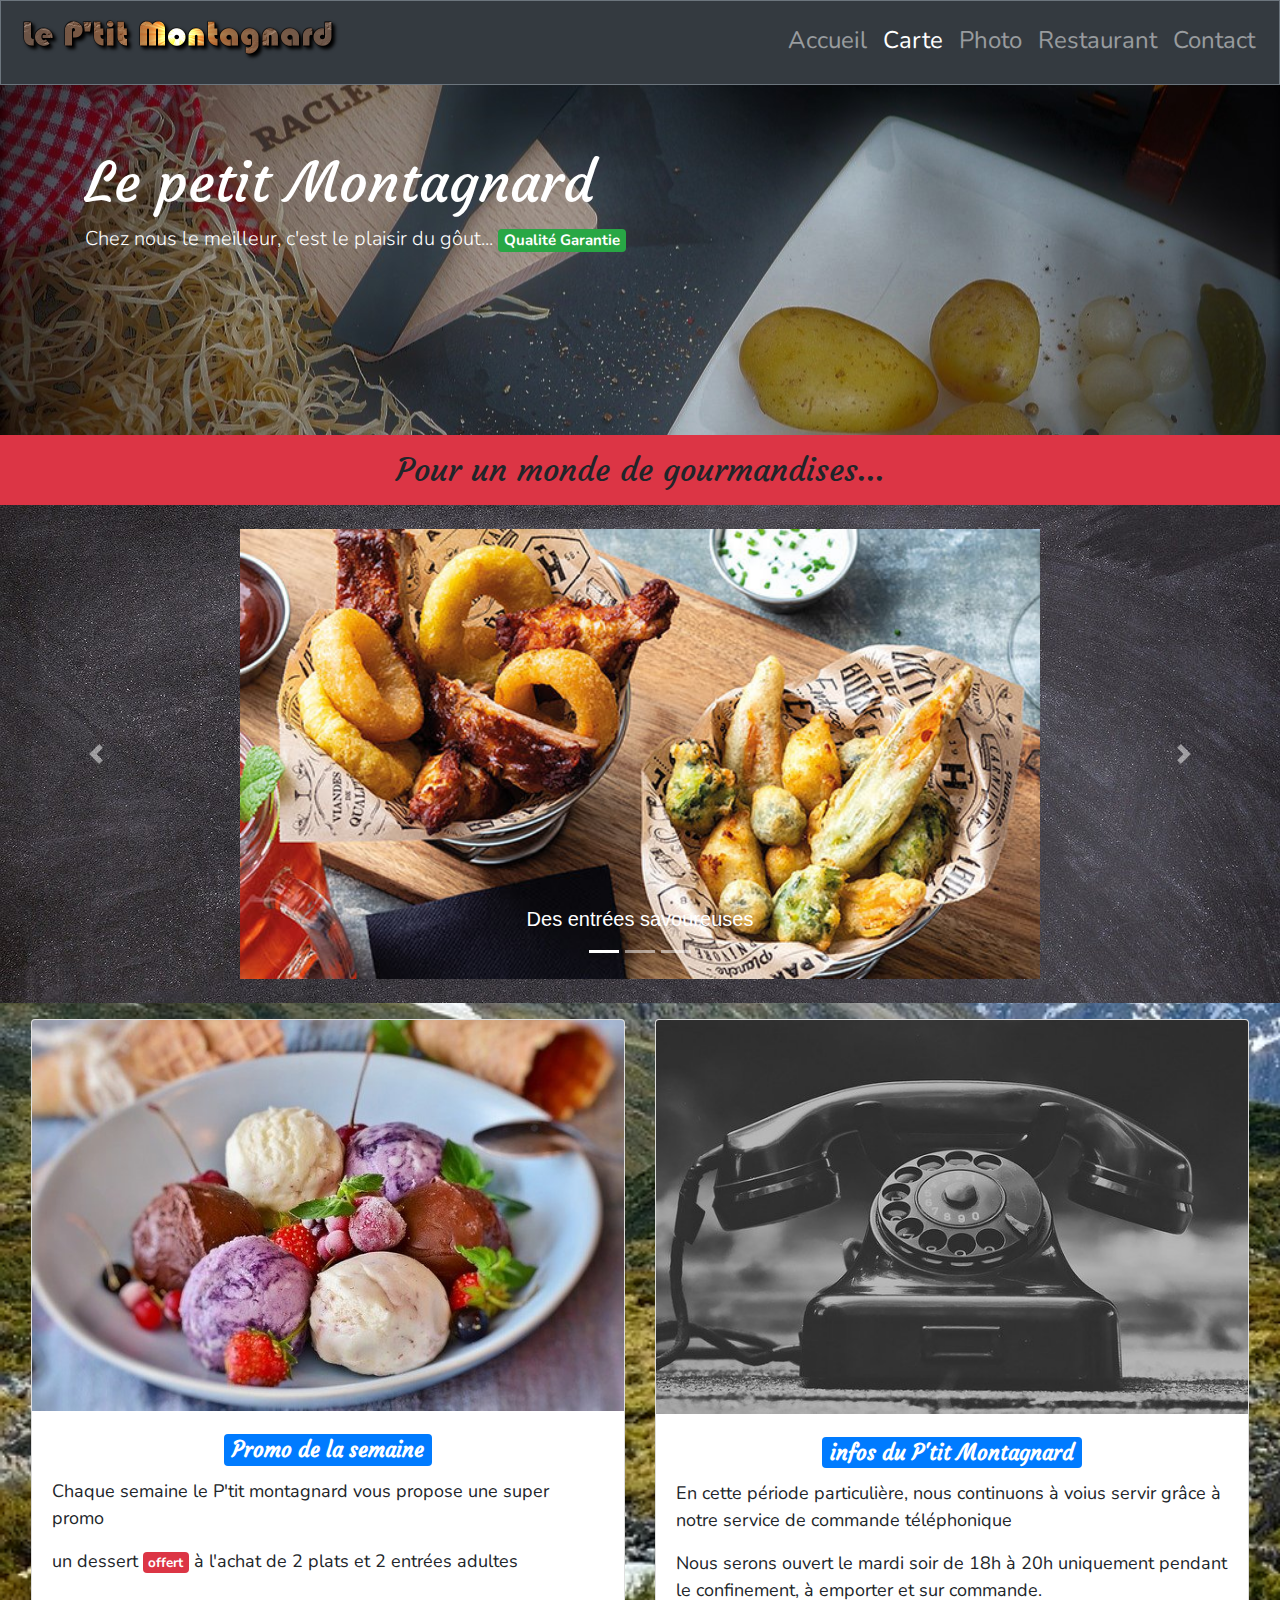
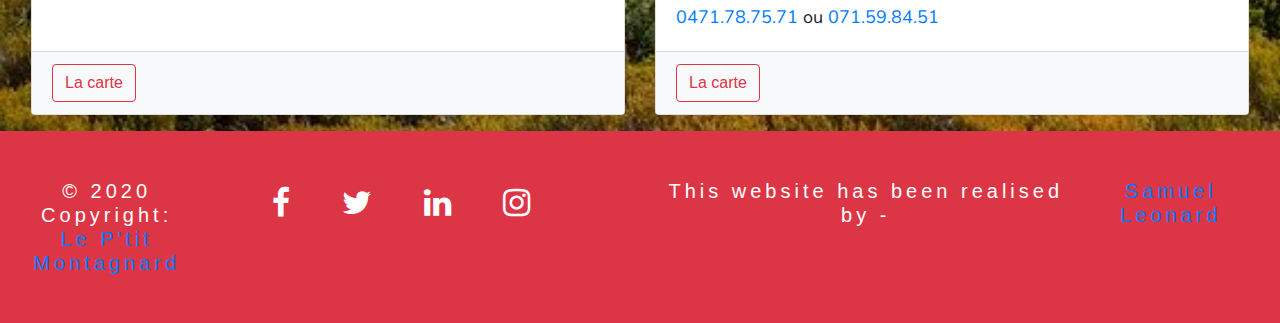
==== index.html @ e4b332aa "index.html et carte.html presque fini autres pasges en construction" ====
<!DOCTYPE html>
<html lang="FR-fr">

<head>
    <meta charset="UTF-8">
    <meta name="viewport" content="width=device-width, initial-scale=1.0">
    <link rel="stylesheet" href="https://stackpath.bootstrapcdn.com/bootstrap/4.1.1/css/bootstrap.min.css">
    <link href="https://fonts.googleapis.com/css?family=Nunito&display=swap" rel="stylesheet">
    <link href="https://fonts.googleapis.com/css?family=Courgette&display=swap" rel="stylesheet">
    <link rel="stylesheet" href="https://maxcdn.bootstrapcdn.com/font-awesome/4.5.0/css/font-awesome.min.css">
    <link rel="stylesheet" type="text/css" href="css/style.css">
    <title>Le petit Montagnard</title>
</head>

<body style="background-image: url(img/montagne.jpg); background-size:cover;">

    <!-- navbar -->

    <nav class="navbar navbar-expand-lg navbar-dark bg-dark border border-secondary">
        <a class="navbar-brand" href="#"><img src="img/logo-le-ptit-montagnard.png" class="w-50"></a>
        <button class="navbar-toggler ml-auto" type="button" data-toggle="collapse" data-target="#navbarNav"
            aria-controls="navbarNav" aria-expanded="false" aria-label="Toggle navigation">
            <span class="navbar-toggler-icon"></span>
        </button>
        <div class="collapse navbar-collapse" id="navbarNav">
            <ul class="navbar-nav ml-auto">
                <li class="nav-item">
                    <a class="nav-link" href="index.html">Accueil</a>
                </li>
                <li class="nav-item active">
                    <a class="nav-link" href="#">Carte<span class="sr-only">(current)</span></a>
                </li>
                <li class="nav-item">
                    <a class="nav-link" href="#">Photo</a>
                </li>
                <li class="nav-item">
                    <a class="nav-link" href="#">Restaurant</a>
                </li>
                <li class="nav-item">
                    <a class="nav-link" href="#">Contact</a>
                </li>
            </ul>
        </div>
    </nav>
    <!-- Jumbotron -->

    <div class="jumbotron jumbotron-fluid text-white m-0"
    style="background: center/cover url('img/raclette-petit-montagnard.jpg'); height:350px">
    <div class="container">
        <h1 class="display-4">Le petit Montagnard</h1>
        <p class="lead">Chez nous le meilleur, c'est le plaisir du gôut... <span class="badge badge-success">Qualité Garantie</span></p>
    </div>
</div>

<h2 class="text-center p-3 display-5 bg-danger m-0">Pour un monde de gourmandises...</h2>

    <!-- carousel -->

    
    <div class="fluid-container interligne pb-md-4 pt-md-4" style="background-image: url(img/black-background.jpg);">
      <div id="carouselExampleCaptions" class="carousel slide" data-ride="carousel">
          <ol class="carousel-indicators">
          <li data-target="#carouselExampleCaptions" data-slide-to="0" class="active"></li>
          <li data-target="#carouselExampleCaptions" data-slide-to="1"></li>
          <li data-target="#carouselExampleCaptions" data-slide-to="2"></li>
          </ol>
          <div class="carousel-inner">
          <div class="carousel-item active">
              <img src="img/plat1.jpg" width="800" height="400" class="d-block ml-auto mr-auto img-fluid" alt="...">
              <div class="carousel-caption d-none d-md-block">
              <h5>Des entrées savoureuses</h5>
              </div>
          </div>
          <div class="carousel-item">
              <img src="img/plat2.jpg" width="800" height="400"  class="d-block ml-auto mr-auto img-fluid" alt="...">
              <div class="carousel-caption d-none d-md-block">
              <h5>Des viandes aux cuissons parfaites</h5>
              </div>
          </div>
          <div class="carousel-item">
              <img src="img/plat3.jpg" width="800" height="400" class="d-block ml-auto mr-auto img-fluid" alt="...">
              <div class="carousel-caption d-none d-md-block">
              <h5>Des burger incroyablements bons</h5>
              </div>
          </div>
          </div>
          <a class="carousel-control-prev" href="#carouselExampleCaptions" role="button" data-slide="prev">
          <span class="carousel-control-prev-icon" aria-hidden="true"></span>
          <span class="sr-only">Previous</span>
          </a>
          <a class="carousel-control-next" href="#carouselExampleCaptions" role="button" data-slide="next">
          <span class="carousel-control-next-icon" aria-hidden="true"></span>
          <span class="sr-only">Next</span>
          </a>
      </div>
  </div>

  <!-- cards info et news -->

    <!-- carte promo -->

  <div class="card-deck m-3">
    <div class="card">
      <img class="card-img-top" src="img/desserts/glace-fruits.jpg" alt="Card image cap">
      <div class="card-body">
        <h3 class="card-title text-center"><span class="badge badge-primary">Promo de la semaine</span></h3>
        <p class="card-text">Chaque semaine le P'tit montagnard vous propose une super promo</p>
        <p class="card-text">un dessert <span class="badge badge-danger">offert</span> à l'achat de 2 plats et 2 entrées adultes</p>
      </div>
        <div class="card-footer bg-light">
          <small class="text-muted">
            <a class="btn  btn-outline-danger" data-target="carte.html" href="carte.html">La carte</a>
            </button>
          </small>
        
      </div>
    </div>

    <!-- carte info -->

    <div class="card">
      <img class="card-img-top" src="img/telephone.jpg" alt="Carte d'info commande par téléphone">
      <div class="card-body">
        <h3 class="card-title text-center"><span class="badge badge-primary">infos du P'tit Montagnard</span></h3>
        <p class="card-text">En cette période particulière, nous continuons à voius servir grâce à notre service de commande téléphonique</p>
        <p class="card-text">Nous serons ouvert le mardi soir de 18h à 20h uniquement pendant le confinement, à emporter et sur commande.
          <br><a href="+32471787571">0471.78.75.71</a> ou <a href="+3271598451">071.59.84.51</a></p>
      </div>
      <div class="card-footer bg-light">
        <small class="text-muted">
          <a class="btn btn-outline-danger" data-target="carte.html" href="carte.html">La carte</a>
          </button>
        </small>
      </div>
    </div>
  </div>

    <!-- footer -->

    <footer class="container-fluid bg-danger text-white pb-5">
        <div class="row justify-content-center d-flex">
            <div class="mt-auto mb-auto col-md-2 col-sm-12 col-12 h5 mt-sm-5 text-sm-center">
                © 2020 Copyright: <a href="https://mdbootstrap.com/education/bootstrap/"> </br>Le P'tit Montagnard</a>
            </div>
            <div class="mt-auto mb-auto col-md-4 col-sm-12 col-12 py-5">
                <div class="justify-content-center d-flex">
                    <!-- Facebook -->
                    <a class="fb-ic my-font-awesome" href="#">
                        <i class="fa fa-facebook-f fa-lg white-text mr-md-5 mr-3 fa-2x"> </i>
                    </a>
                    <!-- Twitter -->
                    <a class="tw-ic my-font-awesome" href="#">
                        <i class="fa fa-twitter fa-lg white-text mr-md-5 mr-3 fa-2x"> </i>
                    </a>
                    <!--Linkedin -->
                    <a class="li-ic my-font-awesome" href="#">
                        <i class="fa fa-linkedin fa-lg white-text mr-md-5 mr-3 fa-2x"> </i>
                    </a>
                    <!--Instagram-->
                    <a class="ins-ic my-font-awesome" href="#">
                        <i class="fa fa-instagram fa-lg white-text mr-md-5 mr-3 fa-2x"> </i>
                    </a>
                </div>
            </div>
            <div class="mt-auto mb-auto justify-content-center d-flex col-md-6 col-sm-12 col-12 h5 text-sm-center">
                This website has been realised by -<a href="https://www.linkedin.com/in/leonard-samuel/"> Samuel
                    Leonard</a>
            </div>
        </div>
    </footer>

    <script src="https://code.jquery.com/jquery-3.3.1.slim.min.js"></script>
    <script src="https://cdnjs.cloudflare.com/ajax/libs/popper.js/1.14.3/umd/popper.min.js"></script>
    <script src="https://stackpath.bootstrapcdn.com/bootstrap/4.1.1/js/bootstrap.min.js"></script>
</body>

<!-- details card section starts from here -->

<script src="https://code.jquery.com/jquery-3.4.1.slim.min.js"
    integrity="sha384-J6qa4849blE2+poT4WnyKhv5vZF5SrPo0iEjwBvKU7imGFAV0wwj1yYfoRSJoZ+n" crossorigin="anonymous">
</script>
<script src="https://cdn.jsdelivr.net/npm/popper.js@1.16.0/dist/umd/popper.min.js"
    integrity="sha384-Q6E9RHvbIyZFJoft+2mJbHaEWldlvI9IOYy5n3zV9zzTtmI3UksdQRVvoxMfooAo" crossorigin="anonymous">
</script>
<script src="https://stackpath.bootstrapcdn.com/bootstrap/4.4.1/js/bootstrap.min.js"
    integrity="sha384-wfSDF2E50Y2D1uUdj0O3uMBJnjuUD4Ih7YwaYd1iqfktj0Uod8GCExl3Og8ifwB6" crossorigin="anonymous">
</script>
</body>

</html>
---- css/style.css ----
h1,
h2,
h3 {
    font-family: "Courgette", cursive;

}

ul,
strong, p {
    font-family: "Nunito", sans-serif;
}

p{
    font-size:18px;
}

.my-panel-news {
    padding-top: 5%;
    padding-bottom: 5%;
    padding-left: 5%;
    padding-right: 5%;
}

.panel-heading,
.panel-body {
    padding-left: 5%;
    padding-right: 5%;
}

.navbar {
    backgroundem-color: #1f1f1f;
    font-size: 24px;
    padding-bottom: 1%;
}

.h3 {
    letter-spacing: 4px;
    line-height: 28px;
}


footer {
    color: white;
    background-size: cover;
    letter-spacing: 4px;
    line-height: 10px;
}

footer a:hover {
    text-decoration: none;
    color: white;
}

.my-font-awesome {
    color: white;
}

.my-font-awesome :hover {
    color: rgb(52, 52, 245);
}

@media all and (max-width:990px) {

    .hiddenImg {
        display: none;
    }
}
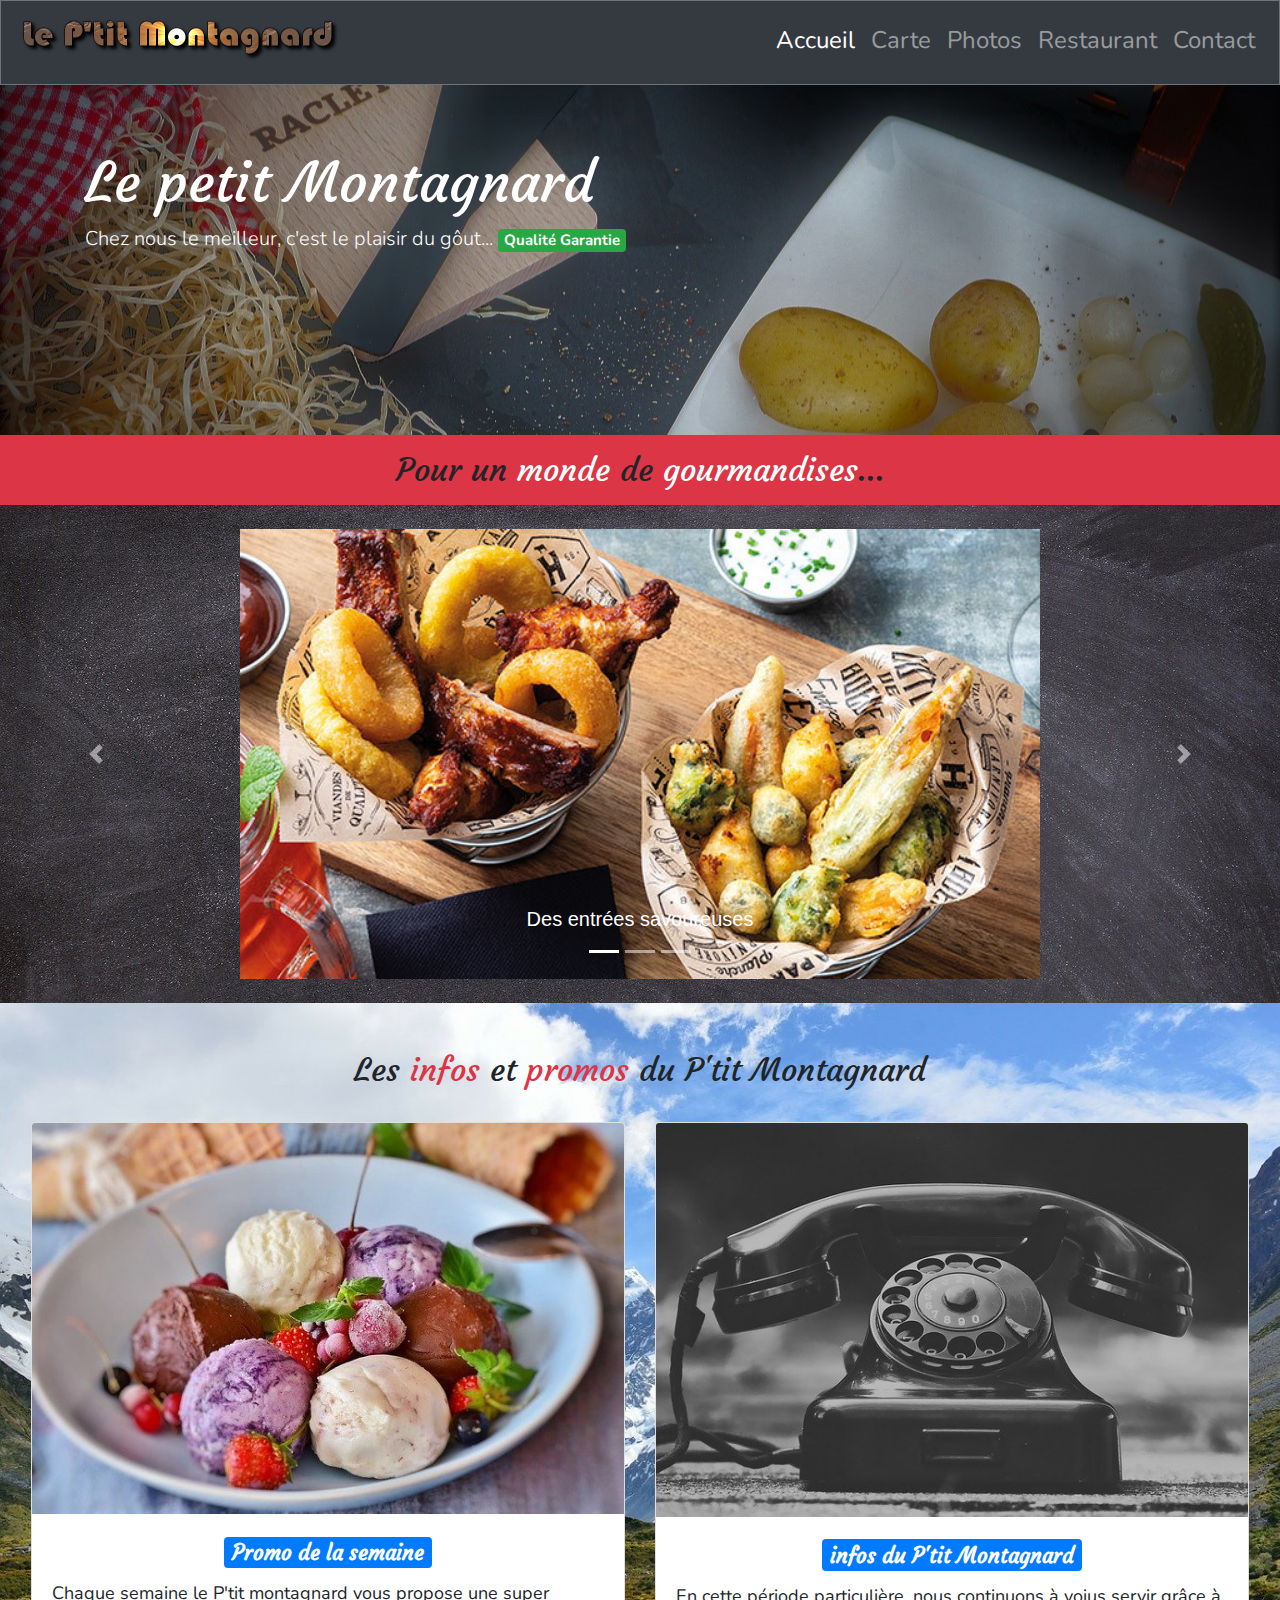
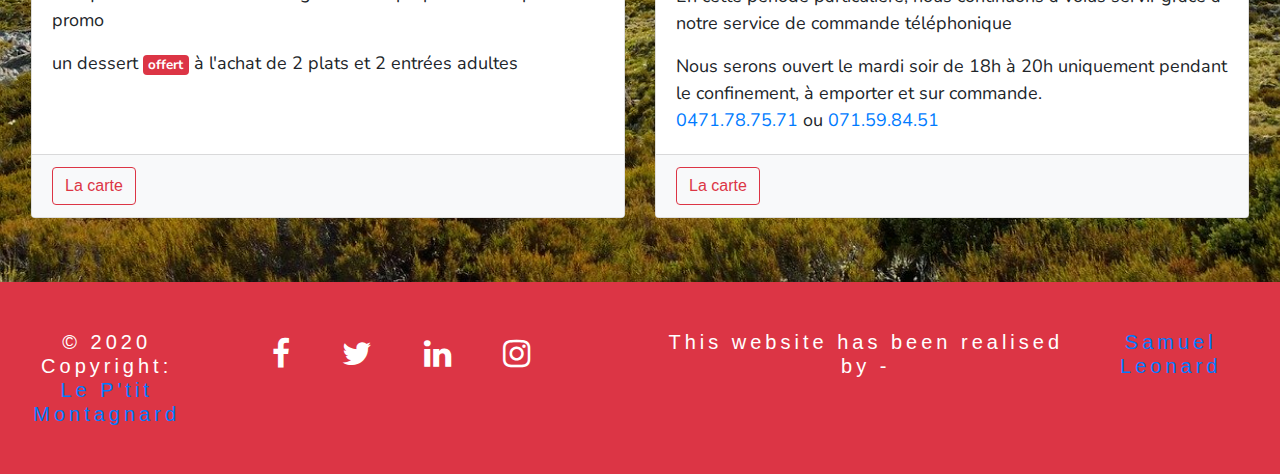
==== commit cc9a7dbf: "nouvelles pages photos et formulaire de contact" ====
--- a/index.html
+++ b/index.html
@@ -12,7 +12,7 @@
     <title>Le petit Montagnard</title>
 </head>
 
-<body style="background-image: url(img/montagne.jpg); background-size:cover;">
+<body>
 
     <!-- navbar -->
 
@@ -24,20 +24,20 @@
         </button>
         <div class="collapse navbar-collapse" id="navbarNav">
             <ul class="navbar-nav ml-auto">
-                <li class="nav-item">
-                    <a class="nav-link" href="index.html">Accueil</a>
-                </li>
                 <li class="nav-item active">
-                    <a class="nav-link" href="#">Carte<span class="sr-only">(current)</span></a>
+                    <a class="nav-link" href="#">Accueil<span class="sr-only">(current)</span></a>
                 </li>
                 <li class="nav-item">
-                    <a class="nav-link" href="#">Photo</a>
+                    <a class="nav-link" href="carte.html">Carte</a>
                 </li>
                 <li class="nav-item">
-                    <a class="nav-link" href="#">Restaurant</a>
+                    <a class="nav-link" href="entrees.html">Photos</a>
                 </li>
                 <li class="nav-item">
-                    <a class="nav-link" href="#">Contact</a>
+                    <a class="nav-link" href="restaurant.html">Restaurant</a>
+                </li>
+                <li class="nav-item">
+                    <a class="nav-link" href="contact.html">Contact</a>
                 </li>
             </ul>
         </div>
@@ -45,101 +45,111 @@
     <!-- Jumbotron -->
 
     <div class="jumbotron jumbotron-fluid text-white m-0"
-    style="background: center/cover url('img/raclette-petit-montagnard.jpg'); height:350px">
-    <div class="container">
-        <h1 class="display-4">Le petit Montagnard</h1>
-        <p class="lead">Chez nous le meilleur, c'est le plaisir du gôut... <span class="badge badge-success">Qualité Garantie</span></p>
+        style="background: center/cover url('img/raclette-petit-montagnard.jpg'); height:350px">
+        <div class="container">
+            <h1 class="display-4">Le petit Montagnard</h1>
+            <p class="lead">Chez nous le meilleur, c'est le plaisir du gôut... <span class="badge badge-success">Qualité
+                    Garantie</span></p>
+        </div>
     </div>
-</div>
 
-<h2 class="text-center p-3 display-5 bg-danger m-0">Pour un monde de gourmandises...</h2>
+    <h2 class="text-center p-3 display-5 bg-danger m-0">Pour un <span class="text-white">monde</span> de <span class="text-white">gourmandises</span>...</h2>
 
     <!-- carousel -->
 
-    
+
     <div class="fluid-container interligne pb-md-4 pt-md-4" style="background-image: url(img/black-background.jpg);">
-      <div id="carouselExampleCaptions" class="carousel slide" data-ride="carousel">
-          <ol class="carousel-indicators">
-          <li data-target="#carouselExampleCaptions" data-slide-to="0" class="active"></li>
-          <li data-target="#carouselExampleCaptions" data-slide-to="1"></li>
-          <li data-target="#carouselExampleCaptions" data-slide-to="2"></li>
-          </ol>
-          <div class="carousel-inner">
-          <div class="carousel-item active">
-              <img src="img/plat1.jpg" width="800" height="400" class="d-block ml-auto mr-auto img-fluid" alt="...">
-              <div class="carousel-caption d-none d-md-block">
-              <h5>Des entrées savoureuses</h5>
-              </div>
-          </div>
-          <div class="carousel-item">
-              <img src="img/plat2.jpg" width="800" height="400"  class="d-block ml-auto mr-auto img-fluid" alt="...">
-              <div class="carousel-caption d-none d-md-block">
-              <h5>Des viandes aux cuissons parfaites</h5>
-              </div>
-          </div>
-          <div class="carousel-item">
-              <img src="img/plat3.jpg" width="800" height="400" class="d-block ml-auto mr-auto img-fluid" alt="...">
-              <div class="carousel-caption d-none d-md-block">
-              <h5>Des burger incroyablements bons</h5>
-              </div>
-          </div>
-          </div>
-          <a class="carousel-control-prev" href="#carouselExampleCaptions" role="button" data-slide="prev">
-          <span class="carousel-control-prev-icon" aria-hidden="true"></span>
-          <span class="sr-only">Previous</span>
-          </a>
-          <a class="carousel-control-next" href="#carouselExampleCaptions" role="button" data-slide="next">
-          <span class="carousel-control-next-icon" aria-hidden="true"></span>
-          <span class="sr-only">Next</span>
-          </a>
-      </div>
-  </div>
+        <div id="carouselExampleCaptions" class="carousel slide" data-ride="carousel">
+            <ol class="carousel-indicators">
+                <li data-target="#carouselExampleCaptions" data-slide-to="0" class="active"></li>
+                <li data-target="#carouselExampleCaptions" data-slide-to="1"></li>
+                <li data-target="#carouselExampleCaptions" data-slide-to="2"></li>
+            </ol>
+            <div class="carousel-inner">
+                <div class="carousel-item active">
+                    <img src="img/plat1.jpg" width="800" height="400" class="d-block ml-auto mr-auto img-fluid"
+                        alt="...">
+                    <div class="carousel-caption d-none d-md-block">
+                        <h5>Des entrées savoureuses</h5>
+                    </div>
+                </div>
+                <div class="carousel-item">
+                    <img src="img/plat2.jpg" width="800" height="400" class="d-block ml-auto mr-auto img-fluid"
+                        alt="...">
+                    <div class="carousel-caption d-none d-md-block">
+                        <h5>Des viandes aux cuissons parfaites</h5>
+                    </div>
+                </div>
+                <div class="carousel-item">
+                    <img src="img/plat3.jpg" width="800" height="400" class="d-block ml-auto mr-auto img-fluid"
+                        alt="...">
+                    <div class="carousel-caption d-none d-md-block">
+                        <h5>Des burgers incroyablements bons</h5>
+                    </div>
+                </div>
+            </div>
+            <a class="carousel-control-prev" href="#carouselExampleCaptions" role="button" data-slide="prev">
+                <span class="carousel-control-prev-icon" aria-hidden="true"></span>
+                <span class="sr-only">Previous</span>
+            </a>
+            <a class="carousel-control-next" href="#carouselExampleCaptions" role="button" data-slide="next">
+                <span class="carousel-control-next-icon" aria-hidden="true"></span>
+                <span class="sr-only">Next</span>
+            </a>
+        </div>
+    </div>
 
-  <!-- cards info et news -->
+    <!-- cards info et news -->
 
     <!-- carte promo -->
+<section class="py-5"style="background-image: url(img/montagne.jpg); background-size:cover;">
+    <h2 class="text-center pb-3">Les <span class="text-danger">infos</span> et <span class="text-danger">promos</span> du P'tit Montagnard</h2>
+    <div class="card-deck m-3">
+        <div class="card">
+            <img class="card-img-top" src="img/desserts/glace-fruits.jpg" alt="Card image cap">
+            <div class="card-body">
+                <h3 class="card-title text-center"><span class="badge badge-primary">Promo de la semaine</span></h3>
+                <p class="card-text">Chaque semaine le P'tit montagnard vous propose une super promo</p>
+                <p class="card-text">un dessert <span class="badge badge-danger">offert</span> à l'achat de 2 plats et 2
+                    entrées adultes</p>
+            </div>
+            <div class="card-footer bg-light">
+                <small class="text-muted">
+                    <a class="btn  btn-outline-danger" data-target="carte.html" href="carte.html">La carte</a>
+                    </button>
+                </small>
 
-  <div class="card-deck m-3">
-    <div class="card">
-      <img class="card-img-top" src="img/desserts/glace-fruits.jpg" alt="Card image cap">
-      <div class="card-body">
-        <h3 class="card-title text-center"><span class="badge badge-primary">Promo de la semaine</span></h3>
-        <p class="card-text">Chaque semaine le P'tit montagnard vous propose une super promo</p>
-        <p class="card-text">un dessert <span class="badge badge-danger">offert</span> à l'achat de 2 plats et 2 entrées adultes</p>
-      </div>
-        <div class="card-footer bg-light">
-          <small class="text-muted">
-            <a class="btn  btn-outline-danger" data-target="carte.html" href="carte.html">La carte</a>
-            </button>
-          </small>
-        
-      </div>
+            </div>
+        </div>
+
+        <!-- carte info -->
+
+        <div class="card">
+            <img class="card-img-top" src="img/telephone.jpg" alt="Carte d'info commande par téléphone">
+            <div class="card-body">
+                <h3 class="card-title text-center"><span class="badge badge-primary">infos du P'tit Montagnard</span>
+                </h3>
+                <p class="card-text">En cette période particulière, nous continuons à voius servir grâce à notre service
+                    de commande téléphonique</p>
+                <p class="card-text">Nous serons ouvert le mardi soir de 18h à 20h uniquement pendant le confinement, à
+                    emporter et sur commande.
+                    <br><a href="+32471787571">0471.78.75.71</a> ou <a href="+3271598451">071.59.84.51</a></p>
+            </div>
+            <div class="card-footer bg-light">
+                <small class="text-muted">
+                    <a class="btn btn-outline-danger" data-target="carte.html" href="carte.html">La carte</a>
+                    </button>
+                </small>
+            </div>
+        </div>
     </div>
-
-    <!-- carte info -->
-
-    <div class="card">
-      <img class="card-img-top" src="img/telephone.jpg" alt="Carte d'info commande par téléphone">
-      <div class="card-body">
-        <h3 class="card-title text-center"><span class="badge badge-primary">infos du P'tit Montagnard</span></h3>
-        <p class="card-text">En cette période particulière, nous continuons à voius servir grâce à notre service de commande téléphonique</p>
-        <p class="card-text">Nous serons ouvert le mardi soir de 18h à 20h uniquement pendant le confinement, à emporter et sur commande.
-          <br><a href="+32471787571">0471.78.75.71</a> ou <a href="+3271598451">071.59.84.51</a></p>
-      </div>
-      <div class="card-footer bg-light">
-        <small class="text-muted">
-          <a class="btn btn-outline-danger" data-target="carte.html" href="carte.html">La carte</a>
-          </button>
-        </small>
-      </div>
-    </div>
-  </div>
+</section>
 
     <!-- footer -->
 
     <footer class="container-fluid bg-danger text-white pb-5">
         <div class="row justify-content-center d-flex">
-            <div class="mt-auto mb-auto col-md-2 col-sm-12 col-12 h5 mt-sm-5 text-sm-center">
+            <div class="mt-auto mb-auto col-md-2 col-sm-12 col-12 h5 mt-sm-5 text-center">
                 © 2020 Copyright: <a href="https://mdbootstrap.com/education/bootstrap/"> </br>Le P'tit Montagnard</a>
             </div>
             <div class="mt-auto mb-auto col-md-4 col-sm-12 col-12 py-5">
@@ -169,14 +179,7 @@
         </div>
     </footer>
 
-    <script src="https://code.jquery.com/jquery-3.3.1.slim.min.js"></script>
-    <script src="https://cdnjs.cloudflare.com/ajax/libs/popper.js/1.14.3/umd/popper.min.js"></script>
-    <script src="https://stackpath.bootstrapcdn.com/bootstrap/4.1.1/js/bootstrap.min.js"></script>
-</body>
-
-<!-- details card section starts from here -->
-
-<script src="https://code.jquery.com/jquery-3.4.1.slim.min.js"
+    <script src="https://code.jquery.com/jquery-3.4.1.slim.min.js"
     integrity="sha384-J6qa4849blE2+poT4WnyKhv5vZF5SrPo0iEjwBvKU7imGFAV0wwj1yYfoRSJoZ+n" crossorigin="anonymous">
 </script>
 <script src="https://cdn.jsdelivr.net/npm/popper.js@1.16.0/dist/umd/popper.min.js"
@@ -187,4 +190,8 @@
 </script>
 </body>
 
-</html>+</html>
+</body>
+
+<!-- details card section starts from here -->
+
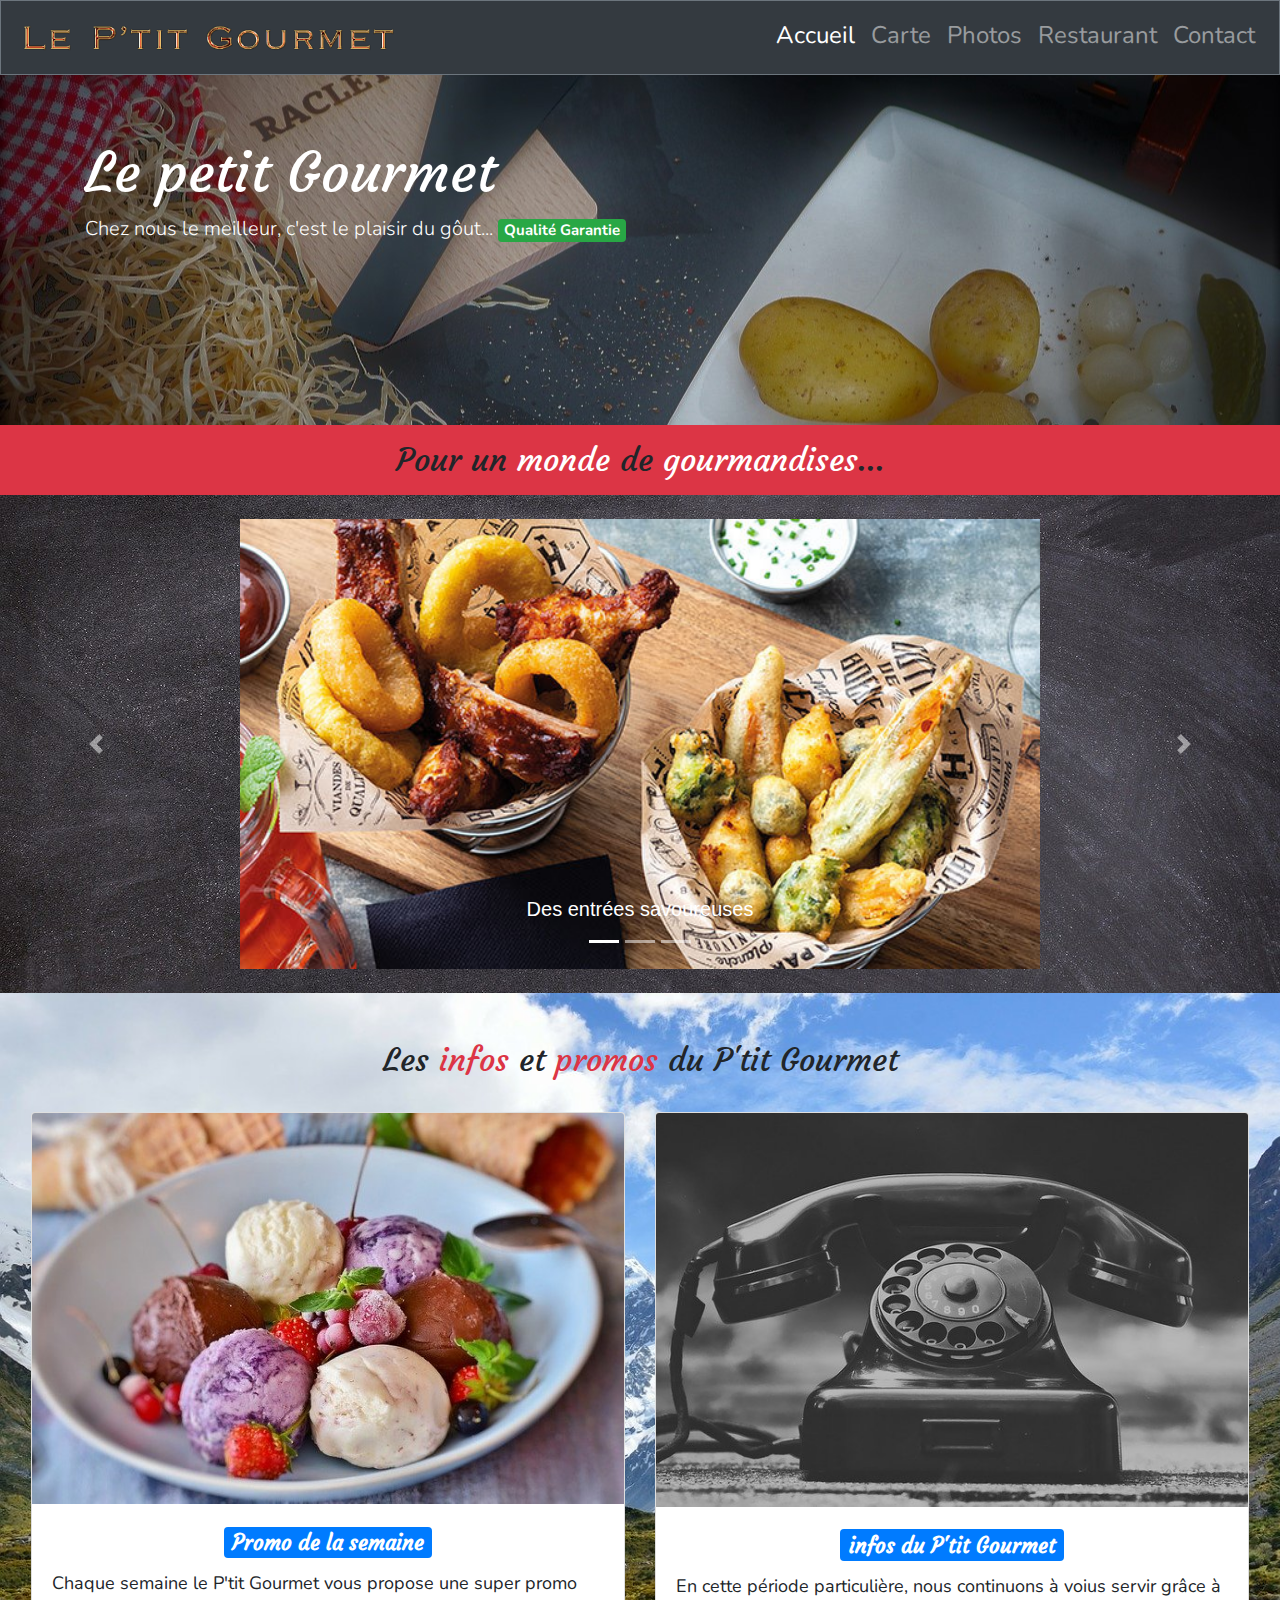
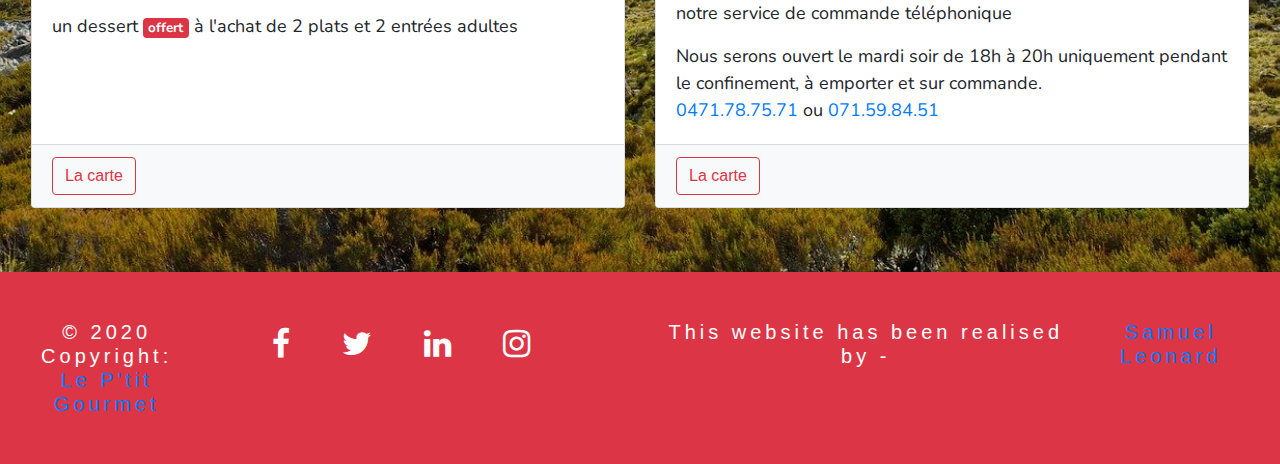
==== commit 4de1549a: "changement de logo et de background" ====
--- a/index.html
+++ b/index.html
@@ -9,7 +9,7 @@
     <link href="https://fonts.googleapis.com/css?family=Courgette&display=swap" rel="stylesheet">
     <link rel="stylesheet" href="https://maxcdn.bootstrapcdn.com/font-awesome/4.5.0/css/font-awesome.min.css">
     <link rel="stylesheet" type="text/css" href="css/style.css">
-    <title>Le petit Montagnard</title>
+    <title>Le petit Gourmet</title>
 </head>
 
 <body>
@@ -17,7 +17,7 @@
     <!-- navbar -->
 
     <nav class="navbar navbar-expand-lg navbar-dark bg-dark border border-secondary">
-        <a class="navbar-brand" href="#"><img src="img/logo-le-ptit-montagnard.png" class="w-50"></a>
+        <a class="navbar-brand" href="#"><img src="img/logo-le-petit-gourmet.png" class="w-75"></a>
         <button class="navbar-toggler ml-auto" type="button" data-toggle="collapse" data-target="#navbarNav"
             aria-controls="navbarNav" aria-expanded="false" aria-label="Toggle navigation">
             <span class="navbar-toggler-icon"></span>
@@ -45,9 +45,9 @@
     <!-- Jumbotron -->
 
     <div class="jumbotron jumbotron-fluid text-white m-0"
-        style="background: center/cover url('img/raclette-petit-montagnard.jpg'); height:350px">
+        style="background: center/cover url('img/raclette-petit-gourmet.jpg'); height:350px">
         <div class="container">
-            <h1 class="display-4">Le petit Montagnard</h1>
+            <h1 class="display-4">Le petit Gourmet</h1>
             <p class="lead">Chez nous le meilleur, c'est le plaisir du gôut... <span class="badge badge-success">Qualité
                     Garantie</span></p>
         </div>
@@ -103,13 +103,13 @@
 
     <!-- carte promo -->
 <section class="py-5"style="background-image: url(img/montagne.jpg); background-size:cover;">
-    <h2 class="text-center pb-3">Les <span class="text-danger">infos</span> et <span class="text-danger">promos</span> du P'tit Montagnard</h2>
+    <h2 class="text-center pb-3">Les <span class="text-danger">infos</span> et <span class="text-danger">promos</span> du P'tit Gourmet</h2>
     <div class="card-deck m-3">
         <div class="card">
             <img class="card-img-top" src="img/desserts/glace-fruits.jpg" alt="Card image cap">
             <div class="card-body">
                 <h3 class="card-title text-center"><span class="badge badge-primary">Promo de la semaine</span></h3>
-                <p class="card-text">Chaque semaine le P'tit montagnard vous propose une super promo</p>
+                <p class="card-text">Chaque semaine le P'tit Gourmet vous propose une super promo</p>
                 <p class="card-text">un dessert <span class="badge badge-danger">offert</span> à l'achat de 2 plats et 2
                     entrées adultes</p>
             </div>
@@ -127,7 +127,7 @@
         <div class="card">
             <img class="card-img-top" src="img/telephone.jpg" alt="Carte d'info commande par téléphone">
             <div class="card-body">
-                <h3 class="card-title text-center"><span class="badge badge-primary">infos du P'tit Montagnard</span>
+                <h3 class="card-title text-center"><span class="badge badge-primary">infos du P'tit Gourmet</span>
                 </h3>
                 <p class="card-text">En cette période particulière, nous continuons à voius servir grâce à notre service
                     de commande téléphonique</p>
@@ -150,7 +150,7 @@
     <footer class="container-fluid bg-danger text-white pb-5">
         <div class="row justify-content-center d-flex">
             <div class="mt-auto mb-auto col-md-2 col-sm-12 col-12 h5 mt-sm-5 text-center">
-                © 2020 Copyright: <a href="https://mdbootstrap.com/education/bootstrap/"> </br>Le P'tit Montagnard</a>
+                © 2020 Copyright: <a href="https://mdbootstrap.com/education/bootstrap/"> </br>Le P'tit Gourmet</a>
             </div>
             <div class="mt-auto mb-auto col-md-4 col-sm-12 col-12 py-5">
                 <div class="justify-content-center d-flex">
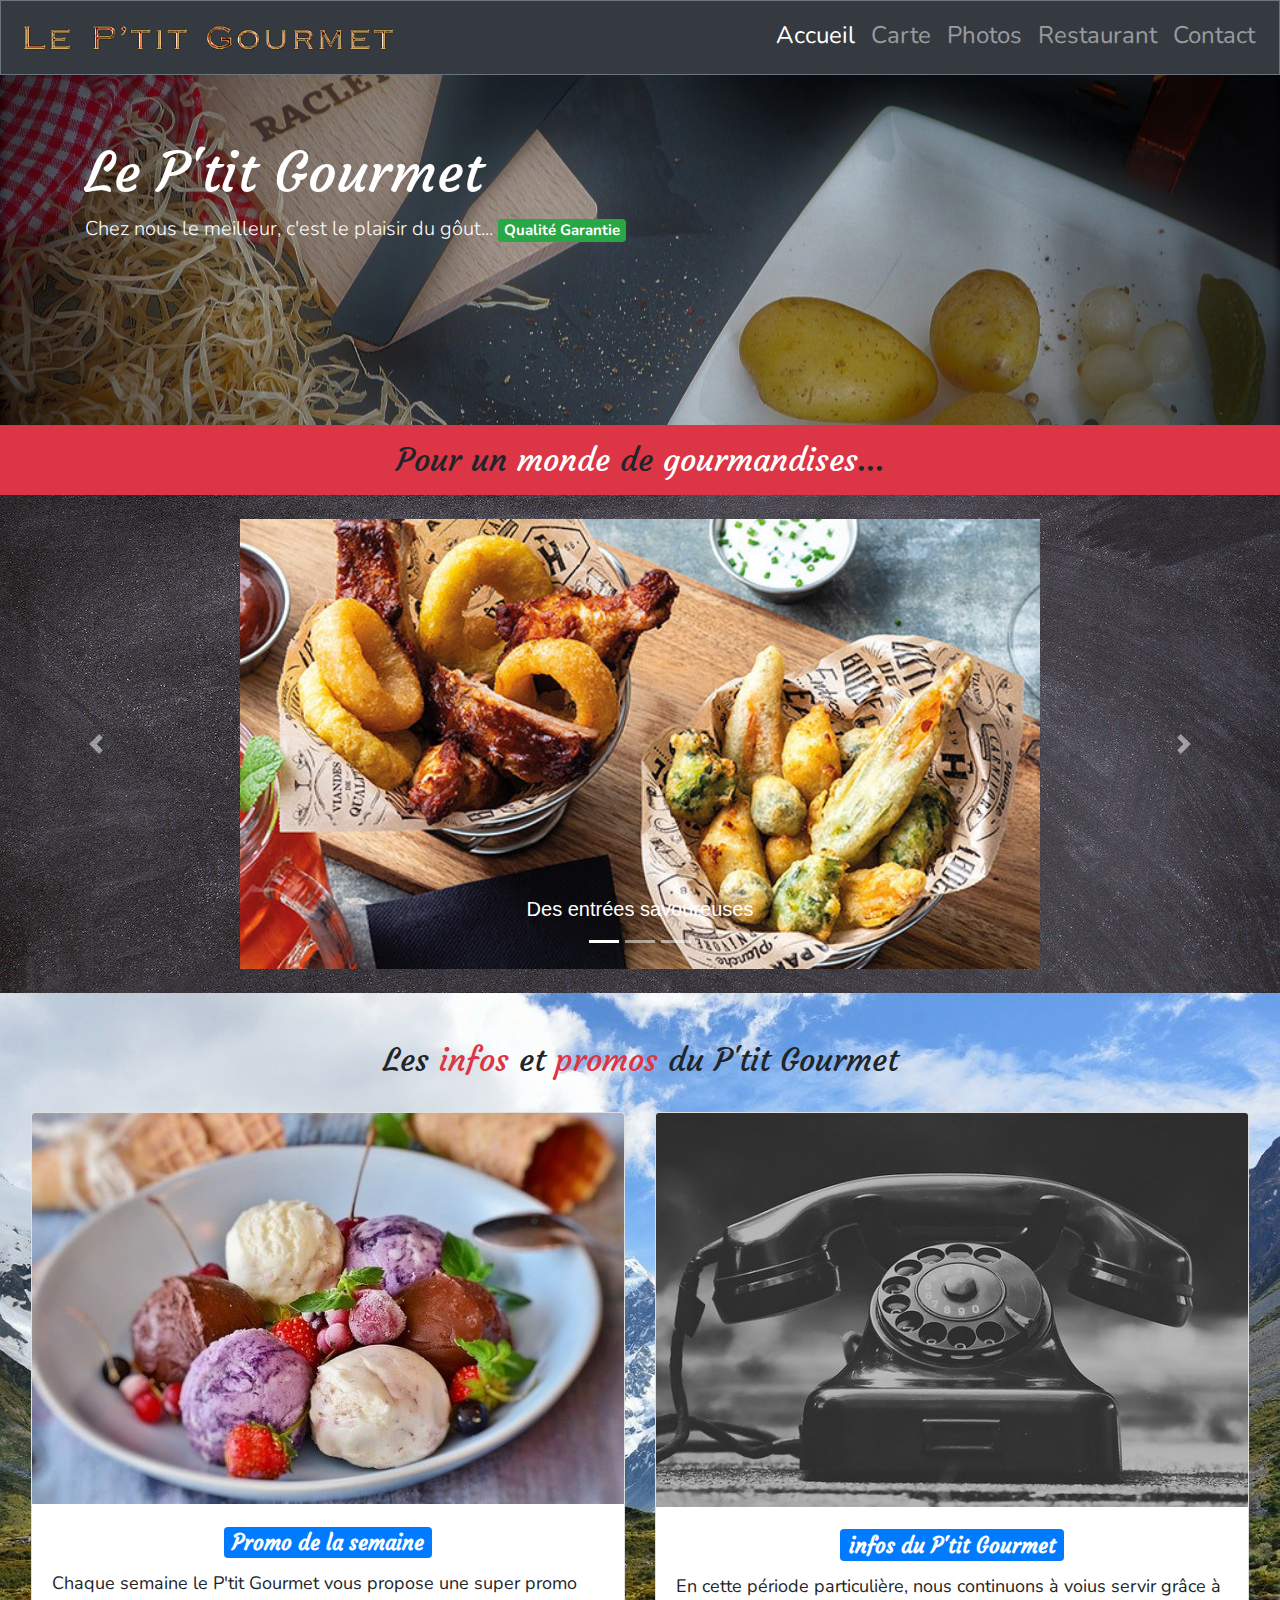
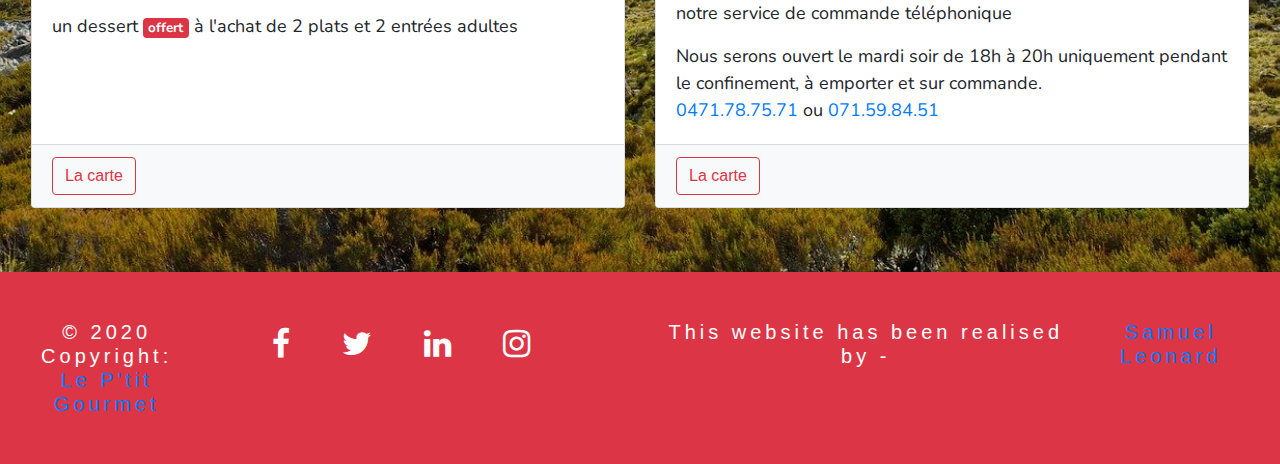
==== commit f32a3220: "Update index.html" ====
--- a/index.html
+++ b/index.html
@@ -47,7 +47,7 @@
     <div class="jumbotron jumbotron-fluid text-white m-0"
         style="background: center/cover url('img/raclette-petit-gourmet.jpg'); height:350px">
         <div class="container">
-            <h1 class="display-4">Le petit Gourmet</h1>
+            <h1 class="display-4">Le P'tit Gourmet</h1>
             <p class="lead">Chez nous le meilleur, c'est le plaisir du gôut... <span class="badge badge-success">Qualité
                     Garantie</span></p>
         </div>
